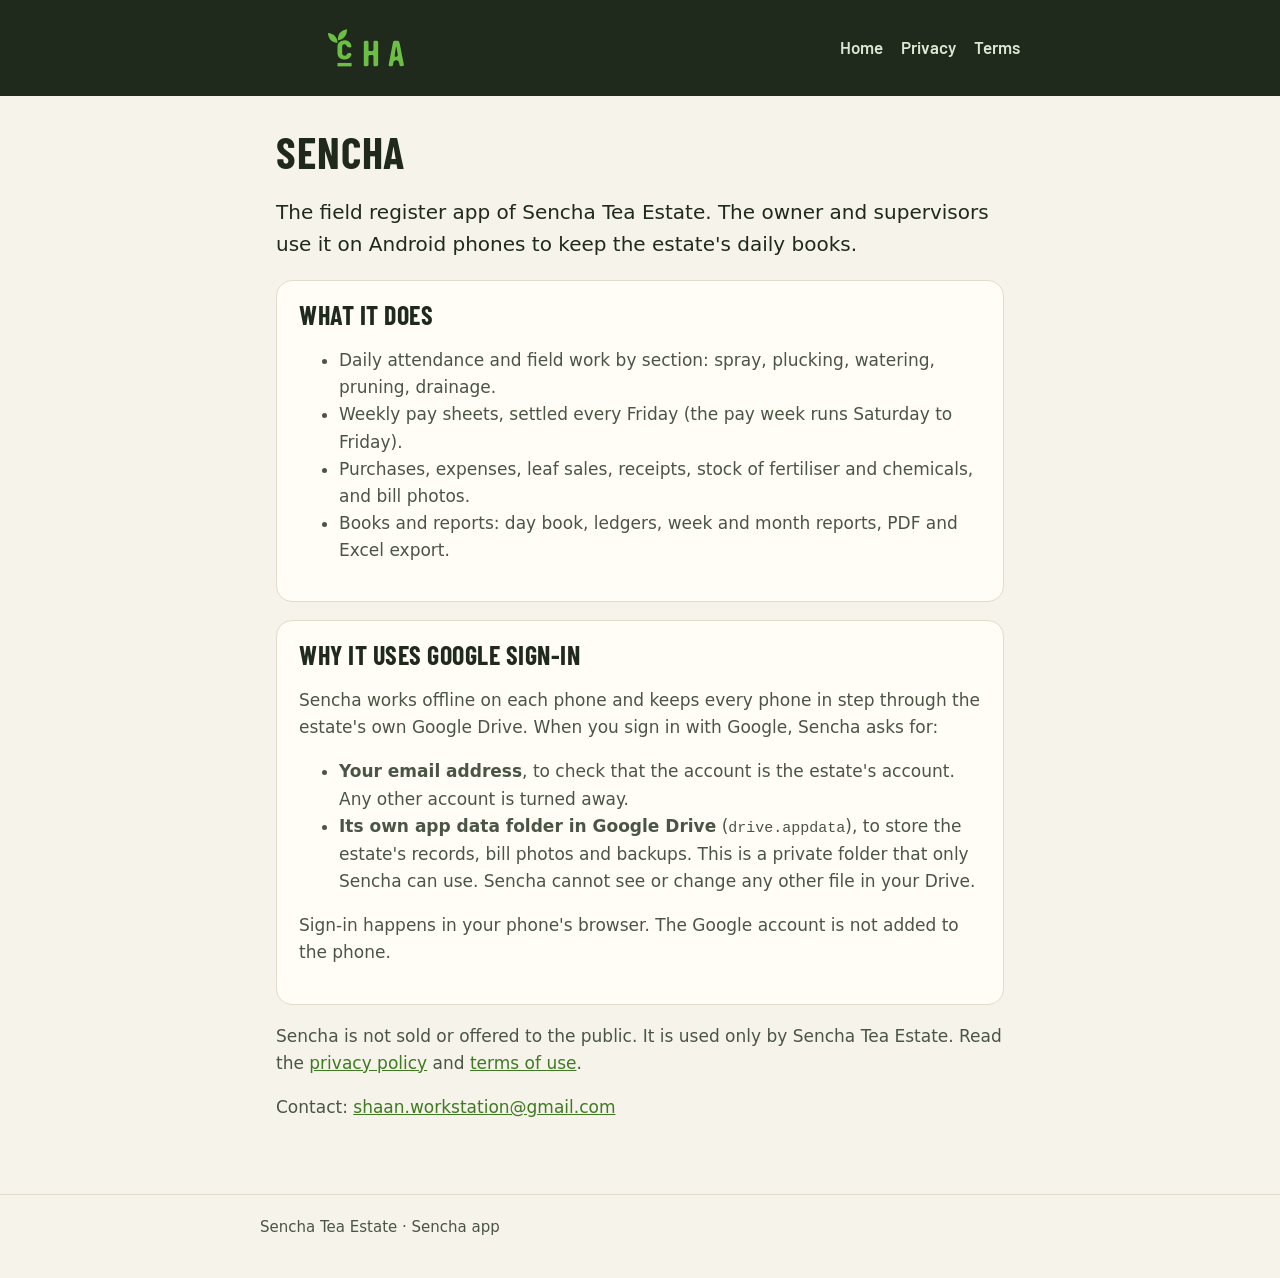
==== index.html @ 17615c98 "Sencha home, privacy policy and terms Co-Authored-By: Claude Opus 5.5 <noreply@anthropic.com>" ====
<!doctype html>
<html lang="en">
<head>
<meta charset="utf-8">
<meta name="viewport" content="width=device-width, initial-scale=1">
<title>Sencha</title>
<meta http-equiv="refresh" content="0; url=sencha/">
</head>
<body style="background:#F6F3EA;color:#1F2A1C;font-family:system-ui,sans-serif;padding:16px">
<p><a href="sencha/">Sencha · Tea Estate Register</a></p>
</body>
</html>
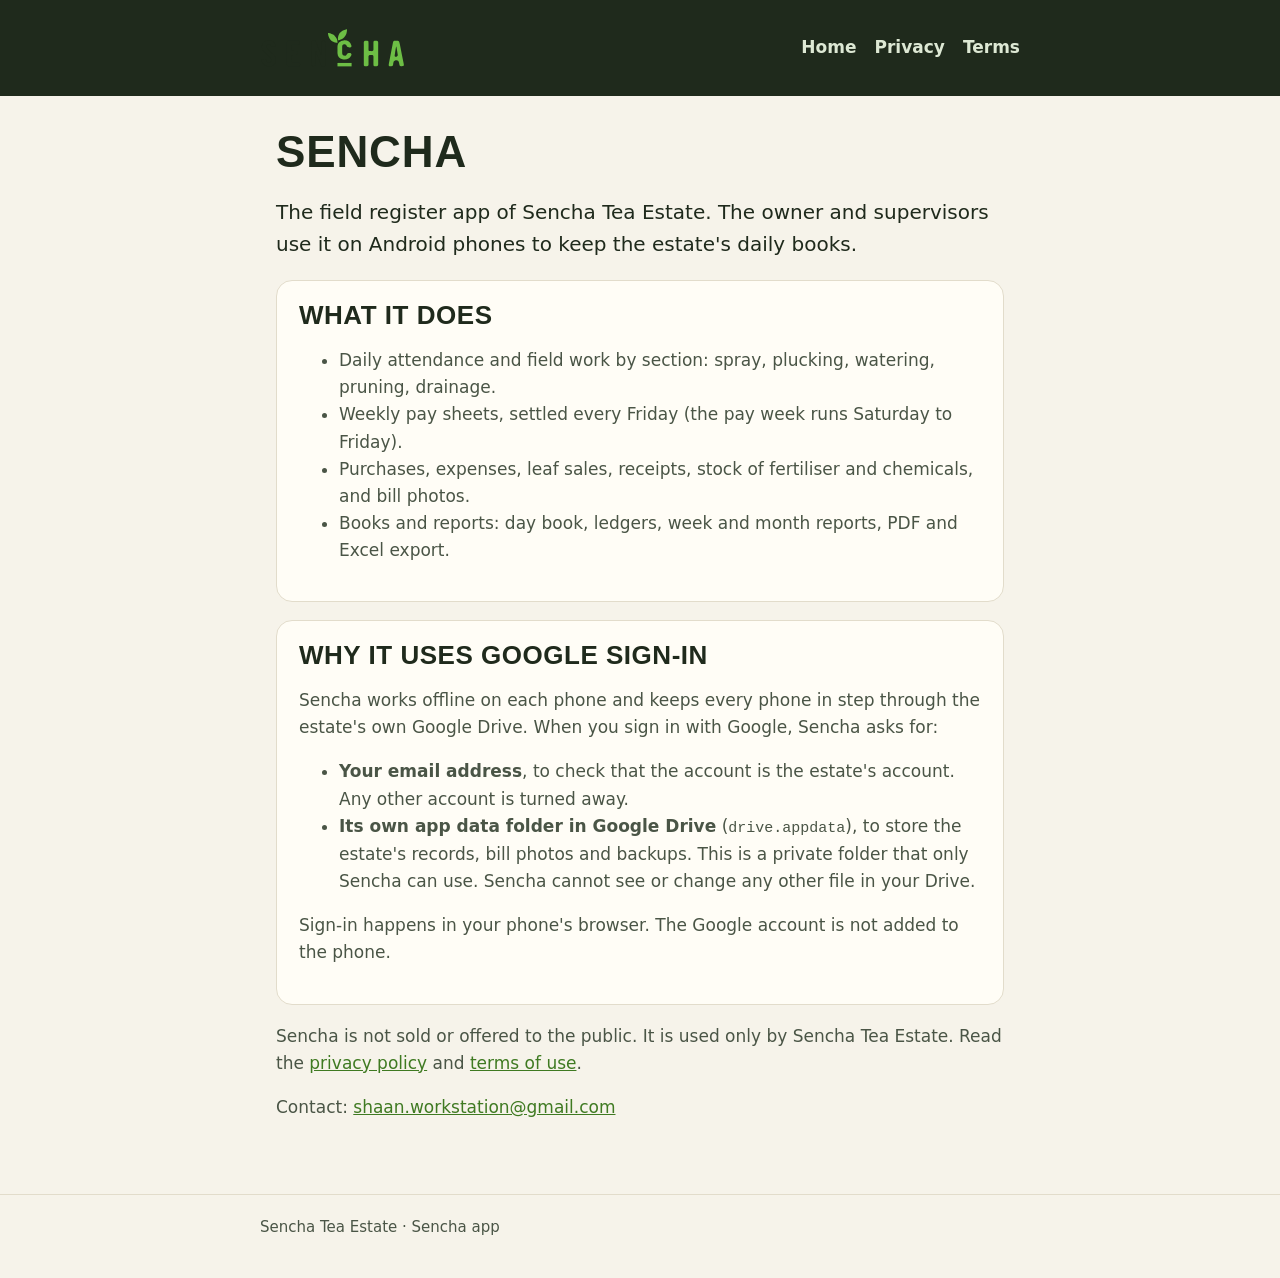
==== commit 30e61e5a: "Google Search Console verification Co-Authored-By: Claude Opus 5.5 <noreply@anthropic.com>" ====
--- a/index.html
+++ b/index.html
@@ -4,6 +4,7 @@
 <meta charset="utf-8">
 <meta name="viewport" content="width=device-width, initial-scale=1">
 <title>Sencha</title>
+<meta name="google-site-verification" content="9DxcumXgdfTXw1uUxLjioftUKMLhvxsNUiuNNFLSiEo" />
 <meta http-equiv="refresh" content="0; url=sencha/">
 </head>
 <body style="background:#F6F3EA;color:#1F2A1C;font-family:system-ui,sans-serif;padding:16px">
